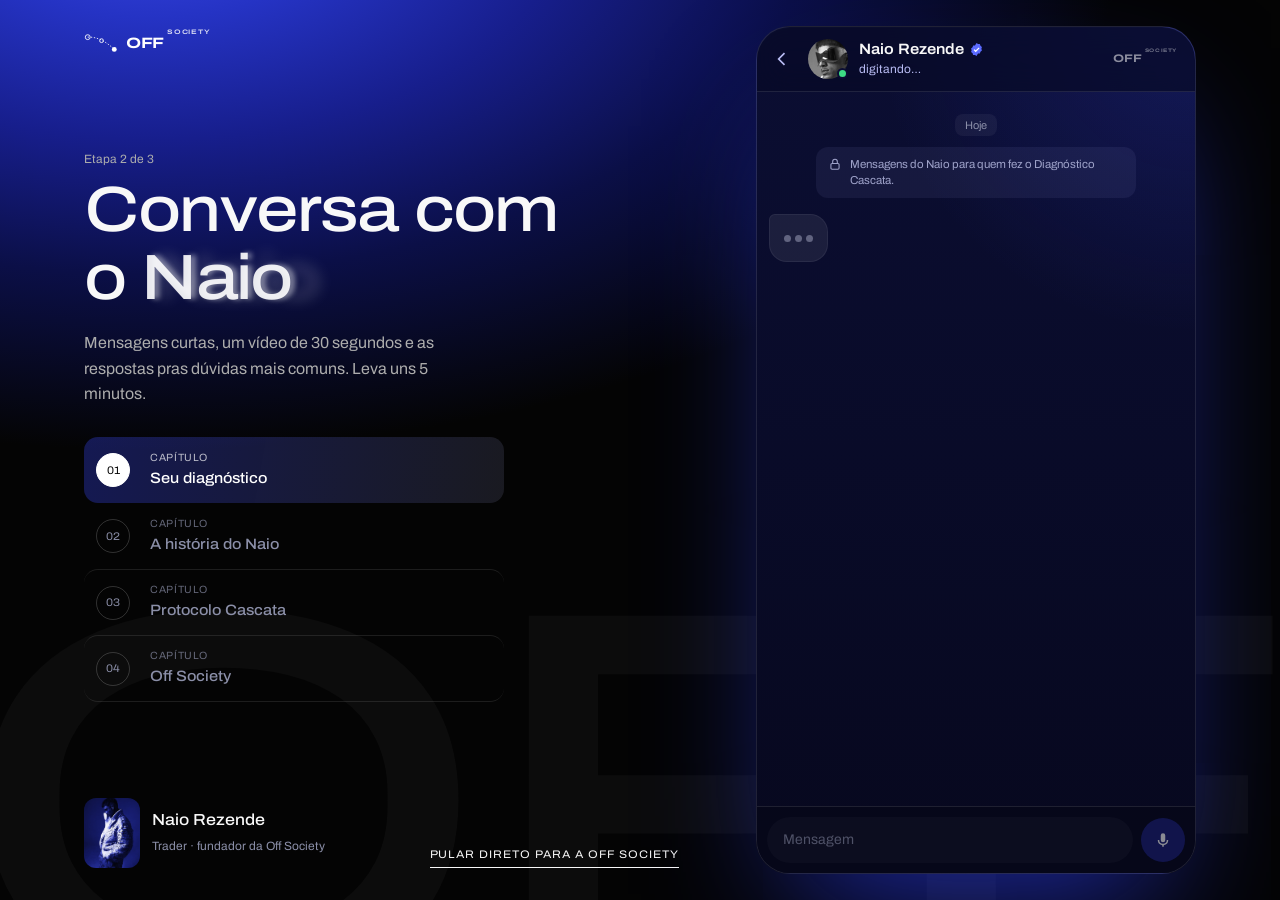
==== chat.html @ 811fa15d "Funil Off Society: quiz, chat com o Naio e página final - Etapa 1 (index.html): Diagnóstico Cascata " ====
<!doctype html>
<html lang="pt-BR" class="no-js">
<head>
  <meta charset="utf-8">
  <meta name="viewport" content="width=device-width, initial-scale=1, viewport-fit=cover, interactive-widget=resizes-content">
  <title>Conversa com o Naio · Off Society</title>
  <meta name="description" content="Áudios do Naio Rezende sobre o seu Diagnóstico Cascata.">
  <meta name="theme-color" content="#07081E">
  <meta name="robots" content="noindex">
  <meta property="og:title" content="Conversa com o Naio · Off Society">
  <meta property="og:image" content="assets/img/og-image.jpg">
  <link rel="icon" href="assets/img/favicon.svg" type="image/svg+xml">
  <link rel="preconnect" href="https://fonts.googleapis.com">
  <link rel="preconnect" href="https://fonts.gstatic.com" crossorigin>
  <link href="https://fonts.googleapis.com/css2?family=Archivo:wdth,wght@62..125,300..800&display=swap" rel="stylesheet">
  <link rel="stylesheet" href="assets/css/base.css">
  <link rel="stylesheet" href="assets/css/chat.css">
  <link rel="preload" as="image" href="assets/img/naio-avatar.webp">
  <script>document.documentElement.classList.replace('no-js', 'js');</script>
</head>
<body class="p-chat">
  <div class="c-bg" aria-hidden="true"><div class="c-word dx">OFF</div></div>

  <div class="c-layout">
    <aside class="c-side">
      <a class="logo" href="index.html" aria-label="Off Society">
        <svg class="logo-mark" viewBox="0 0 64 40" aria-hidden="true"><path d="M7 9 C 25 8, 41 17, 57 32" fill="none" stroke="currentColor" stroke-width="1.6" stroke-dasharray="2.6 3.2"/><circle cx="7" cy="9" r="4.6" fill="none" stroke="currentColor" stroke-width="1.6"/><circle cx="33" cy="15.6" r="3.6" fill="none" stroke="currentColor" stroke-width="1.6"/><circle cx="57" cy="32" r="4.6" fill="currentColor"/></svg>
        <span class="logo-word">OFF<sup>SOCIETY</sup></span>
      </a>

      <div class="c-side-mid">
        <span class="phase">Etapa 2 de 3</span>
        <h1 class="hx c-side-h">Conversa com <br>o <span class="mb anim" data-t="Naio">Naio</span></h1>
        <p class="lead" id="sideLead">Áudios curtos, um vídeo de 30 segundos e as respostas pras dúvidas mais comuns. Leva uns 5 minutos.</p>

        <ol class="c-chapters" id="chapters">
          <li data-ch="1"><span class="idx">01</span><span><small>Capítulo</small><b>Seu diagnóstico</b></span></li>
          <li data-ch="2"><span class="idx">02</span><span><small>Capítulo</small><b>A história do Naio</b></span></li>
          <li data-ch="3"><span class="idx">03</span><span><small>Capítulo</small><b>Protocolo Cascata</b></span></li>
          <li data-ch="4"><span class="idx">04</span><span><small>Capítulo</small><b>Off Society</b></span></li>
        </ol>
      </div>

      <div class="c-side-foot">
        <figure class="c-side-card">
          <img src="assets/img/naio-profile-blue.webp" alt="" loading="lazy" width="1100" height="1375">
          <figcaption><b>Naio Rezende</b><span>Trader · fundador da Off Society</span></figcaption>
        </figure>
        <a class="ulink" href="oferta.html" data-keep-utm>Pular direto para a Off Society</a>
      </div>
    </aside>

    <section class="phone" aria-label="Conversa com Naio Rezende">
      <header class="ph-head">
        <a class="ph-back" href="index.html" aria-label="Voltar ao diagnóstico"><svg viewBox="0 0 24 24" fill="none" stroke="currentColor" stroke-width="2"><path d="M15 5l-7 7 7 7"/></svg></a>
        <div class="ph-av"><img src="assets/img/naio-avatar.webp" alt="" width="40" height="40"><i></i></div>
        <div class="ph-id">
          <b>Naio Rezende <svg class="vf" viewBox="0 0 24 24" aria-label="verificado"><path fill="#5B6BFF" d="M12 1.5l2.4 1.8 3-.1.9 2.9 2.4 1.8-.9 2.9.9 2.9-2.4 1.8-.9 2.9-3-.1L12 22.5l-2.4-1.8-3 .1-.9-2.9-2.4-1.8.9-2.9-.9-2.9 2.4-1.8.9-2.9 3 .1z"/><path d="M8 12.2l2.7 2.7L16.2 9.4" fill="none" stroke="#fff" stroke-width="2"/></svg></b>
          <span id="status" class="st">online</span>
        </div>
        <span class="ph-brand logo-word">OFF<sup>SOCIETY</sup></span>
      </header>

      <div class="ph-offer" id="offerPill" hidden>
        <a href="oferta.html" data-keep-utm id="offerPillLink"><span class="dot-live"></span>Ver a Off Society <svg viewBox="0 0 24 24" fill="none" stroke="currentColor" stroke-width="2"><path d="M5 12h14M13 6l6 6-6 6"/></svg></a>
      </div>

      <div class="ph-body" id="thread" role="log" aria-live="polite" aria-relevant="additions">
        <div class="ph-day"><span>Hoje</span></div>
        <p class="ph-note" id="phNote"><svg viewBox="0 0 24 24" fill="none" stroke="currentColor" stroke-width="1.8"><rect x="5" y="11" width="14" height="10" rx="2"/><path d="M8 11V8a4 4 0 118 0v3"/></svg>Áudios e mensagens gravados pelo Naio para quem fez o Diagnóstico Cascata.</p>
      </div>

      <footer class="ph-foot">
        <div class="ph-chips" id="chips" role="group" aria-label="Respostas"></div>
        <form class="ph-input" id="inputForm" hidden autocomplete="off">
          <input id="textInput" type="text" maxlength="400" aria-label="Sua resposta">
          <button type="submit" class="ph-send" aria-label="Enviar"><svg viewBox="0 0 24 24" fill="currentColor"><path d="M3.4 20.4L21 12 3.4 3.6 3.4 10l12.6 2-12.6 2z"/></svg></button>
        </form>
        <div class="ph-fake" id="fakeInput" aria-hidden="true">
          <span>Mensagem</span>
          <i><svg viewBox="0 0 24 24" fill="currentColor"><path d="M12 15a3 3 0 003-3V6a3 3 0 10-6 0v6a3 3 0 003 3zm5-3a5 5 0 01-10 0H5a7 7 0 006 6.92V21h2v-2.08A7 7 0 0019 12h-2z"/></svg></i>
        </div>
      </footer>
    </section>
  </div>

  <script src="assets/js/config.js"></script>
  <script src="assets/js/core.js"></script>
  <script src="assets/js/audios.js"></script>
  <script src="assets/js/cascade.js"></script>
  <script src="assets/js/media.js"></script>
  <script src="assets/js/chat.js"></script>
</body>
</html>
---- assets/css/base.css ----
/* ==========================================================================
   OFF SOCIETY · design system
   Referência visual: Orbit AI (dark minimal, azul #202CAD, cards brancos,
   tipografia estendida, motion blur nas letras finais).
   ========================================================================== */

:root {
  --blue: #202CAD;
  --blue-hi: #3542E6;
  --indigo: #373D81;
  --ink: #040404;
  --gray: #ADADAD;
  --paper: #F8F8F8;

  --lav: #B9BCF4;
  --lav-lo: #8A90EA;
  --navy: #12153F;
  --navy-2: #262B78;
  --acc: #4750D6;            /* destaque em texto sobre fundo claro */
  --muted-l: #6D7090;        /* texto secundário sobre fundo claro */
  --muted-d: #8B8FA8;        /* texto secundário sobre fundo escuro */

  --line: rgba(255, 255, 255, .10);
  --line-2: rgba(255, 255, 255, .18);
  --line-dk: rgba(18, 21, 63, .10);

  --r-xl: 36px;
  --r-lg: 28px;
  --r-md: 20px;
  --r-sm: 14px;

  --f: "Archivo", ui-sans-serif, system-ui, -apple-system, "Segoe UI", Roboto, Helvetica, Arial, sans-serif;
  --ease: cubic-bezier(.2, .7, .1, 1);
  --ease-out: cubic-bezier(.16, 1, .3, 1);
  --pad: clamp(18px, 4.2vw, 44px);
  --max: 1240px;

  --grad-card: linear-gradient(180deg, #FFFFFF 0%, #F6F6FD 36%, #DADCF8 70%, #A8AEF0 100%);
  --grad-row: linear-gradient(100deg, #F4F4FB 0%, #E3E5FA 55%, #B3B8F2 100%);
  --grad-feat: linear-gradient(150deg, #FFFFFF 0%, #ECEDFB 35%, #C3C7F5 70%, #8F96EC 100%);
  --glow: radial-gradient(95% 75% at 12% -10%, #3B48EA 0%, #2533C4 16%, #171E8C 34%, #0B0F47 54%, rgba(4, 4, 4, 0) 80%);
}

*, *::before, *::after { box-sizing: border-box; }
html { -webkit-text-size-adjust: 100%; scroll-behavior: smooth; }
body {
  margin: 0;
  background: var(--ink);
  color: var(--paper);
  font-family: var(--f);
  font-size: 16px;
  line-height: 1.55;
  -webkit-font-smoothing: antialiased;
  -moz-osx-font-smoothing: grayscale;
  text-rendering: optimizeLegibility;
  overflow-x: hidden;
}
img, svg, video, canvas { display: block; max-width: 100%; }
button { font: inherit; color: inherit; background: none; border: 0; padding: 0; cursor: pointer; }
input, textarea { font: inherit; color: inherit; }
a { color: inherit; text-decoration: none; }
p { margin: 0; }
::selection { background: var(--blue); color: #fff; }
[hidden] { display: none !important; }
.sr-only { position: absolute; width: 1px; height: 1px; padding: 0; margin: -1px; overflow: hidden; clip: rect(0 0 0 0); white-space: nowrap; border: 0; }

.wrap { width: 100%; max-width: var(--max); margin: 0 auto; padding-left: var(--pad); padding-right: var(--pad); }

/* ---------- tipografia ---------- */
.dx { font-stretch: 125%; font-weight: 500; letter-spacing: -.045em; line-height: .92; }
.hx { font-stretch: 116%; font-weight: 500; letter-spacing: -.028em; line-height: 1.06; margin: 0; }
.h1 { font-size: clamp(34px, 5.6vw, 72px); }
.h2 { font-size: clamp(28px, 4.1vw, 54px); }
.h3 { font-size: clamp(21px, 2.3vw, 30px); }
.h4 { font-size: clamp(17px, 1.5vw, 20px); }
.soft { color: var(--lav); }
.acc { color: var(--acc); }
.muted { color: var(--muted-d); }
.lead { font-size: clamp(15px, 1.25vw, 17px); color: var(--gray); line-height: 1.6; }
.meta {
  font-size: 11px; letter-spacing: .08em; text-transform: uppercase;
  color: var(--gray); font-stretch: 105%; line-height: 1.35;
}
.phase { font-size: 12px; color: var(--gray); margin-bottom: 8px; display: block; }
.tnum { font-variant-numeric: tabular-nums; }

/* Motion blur nas letras finais — assinatura da referência */
.mb {
  position: relative;
  display: inline-block;
  isolation: isolate;
  color: rgba(255, 255, 255, .9);
}
.mb::before, .mb::after {
  content: attr(data-t);
  position: absolute; left: 0; top: 0;
  z-index: -1;
  pointer-events: none;
  white-space: pre;
}
.mb::before { color: rgba(255, 255, 255, .42); transform: translateX(.07em); filter: blur(.045em); }
.mb::after  { color: rgba(255, 255, 255, .22); transform: translateX(.2em) scaleX(1.1); transform-origin: 0 50%; filter: blur(.11em); }
.mb.on-light { color: rgba(18, 21, 63, .9); }
.mb.on-light::before { color: rgba(18, 21, 63, .38); }
.mb.on-light::after  { color: rgba(18, 21, 63, .18); }
.mb.soft-mb { color: rgba(185, 188, 244, .95); }
.mb.soft-mb::before { color: rgba(185, 188, 244, .45); }
.mb.soft-mb::after  { color: rgba(185, 188, 244, .22); }
.js .mb.anim { animation: mbIn 1.4s var(--ease-out) both .15s; }
@keyframes mbIn {
  from { opacity: 0; transform: translateX(-.35em); filter: blur(.12em); }
  to   { opacity: 1; transform: none; filter: none; }
}

/* ---------- botões ---------- */
.btn {
  display: inline-flex; align-items: center; justify-content: center; gap: .7em;
  border-radius: 999px; padding: .95em 1.5em;
  font-weight: 500; font-size: 15px; line-height: 1; font-stretch: 110%;
  letter-spacing: -.005em; white-space: nowrap;
  transition: transform .35s var(--ease), box-shadow .35s var(--ease), background .3s, color .3s;
  -webkit-tap-highlight-color: transparent;
}
.btn:active { transform: scale(.97); }
.btn-light { background: #fff; color: var(--ink); }
.btn-light:hover { box-shadow: 0 0 0 6px rgba(255, 255, 255, .12), 0 18px 50px -12px rgba(90, 104, 255, .6); }
.btn-dark { background: #0A0A0F; color: #fff; }
.btn-dark:hover { box-shadow: 0 0 0 6px rgba(18, 21, 63, .1), 0 16px 40px -14px rgba(18, 21, 63, .7); }
.btn-blue { background: linear-gradient(135deg, #3A48EE 0%, var(--blue) 70%); color: #fff; box-shadow: 0 14px 44px -12px rgba(53, 66, 230, .85), inset 0 1px 0 rgba(255, 255, 255, .25); }
.btn-blue:hover { box-shadow: 0 0 0 6px rgba(53, 66, 230, .22), 0 18px 54px -10px rgba(53, 66, 230, .95), inset 0 1px 0 rgba(255, 255, 255, .25); }
.btn-ghost { border: 1px solid var(--line-2); color: #fff; }
.btn-ghost:hover { background: rgba(255, 255, 255, .06); }
.btn-xl { font-size: clamp(16px, 1.4vw, 18px); padding: 1.15em 1.8em; }
.btn-block { width: 100%; }
.btn .ico { width: 18px; height: 18px; flex: none; transition: transform .35s var(--ease); }
.btn:hover .ico { transform: translateX(3px); }

.arw {
  width: 34px; height: 34px; border-radius: 50%;
  border: 1px solid currentColor; display: grid; place-items: center; flex: none;
  transition: transform .35s var(--ease), background .3s, color .3s;
}
.arw svg { width: 14px; height: 14px; }

.ulink {
  display: inline-block; font-size: 11px; letter-spacing: .09em; text-transform: uppercase;
  padding-bottom: 4px; border-bottom: 1px solid currentColor; font-stretch: 110%;
  transition: opacity .3s;
}
.ulink:hover { opacity: .7; }

.tag {
  display: inline-flex; align-items: center; gap: .5em;
  border: 1px solid var(--line-2); border-radius: 999px;
  padding: .6em 1.05em; font-size: 12px; line-height: 1; white-space: nowrap;
}
.tag.on-light { border-color: rgba(18, 21, 63, .18); color: var(--navy); }
.pill-live {
  display: inline-flex; align-items: center; gap: .55em;
  font-size: 11px; letter-spacing: .08em; text-transform: uppercase;
  padding: .55em .95em .55em .75em; border-radius: 999px;
  background: rgba(255, 255, 255, .06); border: 1px solid var(--line);
}
.dot-live { width: 7px; height: 7px; border-radius: 50%; background: #5B6BFF; box-shadow: 0 0 0 0 rgba(91, 107, 255, .7); animation: live 2s infinite; }
@keyframes live { 0% { box-shadow: 0 0 0 0 rgba(91, 107, 255, .7); } 70% { box-shadow: 0 0 0 9px rgba(91, 107, 255, 0); } 100% { box-shadow: 0 0 0 0 rgba(91, 107, 255, 0); } }

/* três pontinhos (ícone recorrente da referência) */
.dots3 { width: 16px; height: 12px; color: currentColor; opacity: .8; }

/* ---------- logo ---------- */
.logo { display: inline-flex; align-items: center; gap: 8px; color: #fff; line-height: 1; }
.logo-mark { width: 34px; height: 22px; }
.logo-word { font-weight: 700; font-stretch: 125%; font-size: 15px; letter-spacing: -.02em; position: relative; padding-right: 2px; }
.logo-word sup { font-size: 6.5px; font-weight: 600; letter-spacing: .12em; position: relative; top: -1.1em; margin-left: 3px; opacity: .85; }

/* ---------- superfícies ---------- */
.glow-bg { background: var(--glow), var(--ink); }
.sheet {
  background: var(--paper); color: var(--navy);
  border-radius: var(--r-lg); position: relative; overflow: hidden;
}
.sheet .lead, .sheet .muted { color: var(--muted-l); }
.sheet .meta { color: var(--muted-l); }
.glass {
  background: linear-gradient(180deg, rgba(255, 255, 255, .07), rgba(255, 255, 255, .03));
  border: 1px solid var(--line);
  border-radius: var(--r-lg);
  -webkit-backdrop-filter: blur(18px); backdrop-filter: blur(18px);
}

/* colunas de números (referência: 2,7+ · 90+ · 450+) */
.stats { display: grid; grid-template-columns: repeat(3, minmax(0, 1fr)); align-items: end; }
.stat { border-left: 1px solid var(--line-dk); padding: 0 18px 18px; display: flex; flex-direction: column; gap: 10px; min-height: 180px; justify-content: flex-start; }
.stat .num { white-space: nowrap; font-size: clamp(32px, 3.8vw, 58px); font-weight: 400; font-stretch: 108%; letter-spacing: -.045em; line-height: 1; padding-bottom: 16px; border-bottom: 1px solid var(--line-dk); }
.stat .num small { font-size: .45em; letter-spacing: 0; margin-left: 2px; }
.stat .lbl { font-size: 12px; font-weight: 600; font-stretch: 110%; color: var(--navy); }
.stat .txt { font-size: 12px; color: var(--muted-l); line-height: 1.5; }
.stat.grad { background: var(--grad-card); border-radius: 0 0 var(--r-md) var(--r-md); min-height: 300px; justify-content: flex-start; padding-top: 16px; }
.stat.tall { min-height: 240px; }

/* linhas numeradas (referência: 01 Sales — ... ↘) */
.rows { list-style: none; margin: 0; padding: 0; }
.row { border-top: 1px solid var(--line-dk); }
.row:last-child { border-bottom: 1px solid var(--line-dk); }
.row-h {
  width: 100%; text-align: left;
  display: grid; grid-template-columns: 44px minmax(0, 1fr) 28px; gap: 18px; align-items: center;
  padding: 20px 18px; border-radius: 18px;
  transition: background .5s var(--ease);
}
.row-h:hover { background: rgba(18, 21, 63, .03); }
.idx {
  width: 38px; height: 38px; border-radius: 50%; border: 1px solid rgba(18, 21, 63, .18);
  display: grid; place-items: center; font-size: 11px; font-stretch: 110%; color: var(--navy);
}
.row-t small { display: block; font-size: 11px; color: var(--muted-l); margin-bottom: 3px; }
.row-t b { font-weight: 500; font-size: clamp(15px, 1.3vw, 17px); font-stretch: 108%; color: var(--navy); }
.row-a { width: 18px; height: 18px; color: var(--acc); transition: transform .45s var(--ease); justify-self: end; }
.row.is-open .row-a { transform: rotate(-90deg); }
.row.is-open { border-color: transparent; }
.row.is-open .row-h { background: var(--grad-row); border-radius: 18px 18px 0 0; }
.row-b { display: grid; grid-template-rows: 0fr; transition: grid-template-rows .55s var(--ease); }
.row.is-open .row-b { grid-template-rows: 1fr; }
.row-b > div { overflow: hidden; }
.row-in { padding: 4px 18px 26px 80px; background: var(--grad-row); border-radius: 0 0 18px 18px; color: var(--navy); }
.row-in p { font-size: 15px; line-height: 1.65; color: #2C3060; max-width: 62ch; }
.row-in p + p { margin-top: 10px; }

/* dark variant (rows sobre fundo escuro) */
.rows.dark .row { border-color: var(--line); }
.rows.dark .row-h:hover { background: rgba(255, 255, 255, .03); }
.rows.dark .idx { border-color: var(--line-2); color: #fff; }
.rows.dark .row-t small { color: var(--muted-d); }
.rows.dark .row-t b { color: #fff; }
.rows.dark .row-a { color: var(--lav); }
.rows.dark .row.is-open .row-h, .rows.dark .row-in { background: linear-gradient(100deg, rgba(53, 66, 230, .22), rgba(185, 188, 244, .12)); }
.rows.dark .row-in, .rows.dark .row-in p { color: #D9DBF5; }

/* ---------- player (vídeo / animação) ---------- */
.player {
  position: relative; border-radius: var(--r-lg); overflow: hidden;
  background: #05061A; border: 1px solid var(--line);
  box-shadow: 0 40px 120px -40px rgba(40, 56, 230, .6);
}
.player-frame { position: relative; aspect-ratio: 16 / 9; width: 100%; }
.player-frame iframe, .player-frame video { position: absolute; inset: 0; width: 100%; height: 100%; border: 0; object-fit: cover; background: #000; }
.player-poster { position: absolute; inset: 0; width: 100%; height: 100%; object-fit: cover; }
.player-cover {
  position: absolute; inset: 0; display: grid; place-items: center;
  background: linear-gradient(180deg, rgba(4, 4, 18, .1) 0%, rgba(4, 4, 18, .55) 100%);
  transition: opacity .4s;
}
.play-btn {
  width: 84px; height: 84px; border-radius: 50%;
  background: #fff; color: var(--ink); display: grid; place-items: center;
  box-shadow: 0 0 0 10px rgba(255, 255, 255, .12), 0 20px 60px -10px rgba(53, 66, 230, .9);
  transition: transform .4s var(--ease);
}
.play-btn svg { width: 26px; height: 26px; margin-left: 4px; }
.player-cover:hover .play-btn { transform: scale(1.06); }
.player-title { position: absolute; left: 22px; bottom: 18px; right: 22px; display: flex; justify-content: space-between; align-items: flex-end; gap: 12px; }
.player-title b { font-weight: 500; font-stretch: 112%; font-size: clamp(14px, 1.4vw, 18px); }

/* ---------- formulário (referência: inputs sublinhados) ---------- */
.field { display: block; position: relative; }
.field span { display: block; font-size: 11px; letter-spacing: .06em; text-transform: uppercase; color: var(--muted-l); margin-bottom: 6px; }
.field input {
  width: 100%; border: 0; border-bottom: 1px solid rgba(18, 21, 63, .22);
  background: transparent; padding: 10px 0 12px; font-size: 18px; color: var(--navy);
  outline: none; border-radius: 0; transition: border-color .3s;
  font-stretch: 105%;
}
.field input::placeholder { color: rgba(18, 21, 63, .3); }
.field input:focus { border-bottom-color: var(--acc); }
.field.err input { border-bottom-color: #D6455A; }
.field .err-msg { font-size: 12px; color: #D6455A; margin-top: 6px; display: none; }
.field.err .err-msg { display: block; }

/* ---------- linha de horizonte (footer da referência) ---------- */
.horizon { position: relative; height: 140px; overflow: hidden; pointer-events: none; }
.horizon::before {
  content: ""; position: absolute; left: -5%; right: -5%; top: 62%; height: 2px;
  background: linear-gradient(90deg, transparent 0%, #3C4BFF 18%, #C9CEFF 42%, #fff 50%, #C9CEFF 58%, #3C4BFF 82%, transparent 100%);
  box-shadow: 0 0 22px 4px rgba(80, 96, 255, .9), 0 0 90px 22px rgba(40, 56, 230, .6);
}
.horizon::after {
  content: ""; position: absolute; left: 10%; right: 10%; top: 20%; height: 80%;
  background: radial-gradient(50% 45% at 50% 60%, rgba(64, 80, 255, .55), rgba(4, 4, 4, 0) 70%);
  filter: blur(10px);
}

/* ---------- toast ---------- */
.toast {
  position: fixed; left: 50%; bottom: calc(24px + env(safe-area-inset-bottom)); z-index: 999;
  transform: translate(-50%, 16px); opacity: 0; pointer-events: none;
  background: #fff; color: var(--ink); padding: 14px 20px; border-radius: 14px;
  font-size: 14px; max-width: min(92vw, 520px); box-shadow: 0 20px 60px -20px rgba(0, 0, 0, .7);
  transition: opacity .35s, transform .35s var(--ease);
}
.toast.is-on { opacity: 1; transform: translate(-50%, 0); }

/* ---------- entrada ao rolar ---------- */
.js [data-reveal] {
  opacity: 0; transform: translateY(26px); filter: blur(6px);
  transition: opacity .9s var(--ease-out), transform .9s var(--ease-out), filter .9s var(--ease-out);
  transition-delay: var(--d, 0s);
}
.js [data-reveal].is-in { opacity: 1; transform: none; filter: none; }

/* ---------- aviso de risco ---------- */
.risk { font-size: 11.5px; line-height: 1.6; color: #6E7188; max-width: 90ch; }

@media (max-width: 720px) {
  .stats { grid-template-columns: repeat(3, minmax(0, 1fr)); }
  .stat { padding: 0 10px 14px; min-height: 150px; }
  .stat.grad { min-height: 220px; }
  .stat .txt { font-size: 11px; }
  .stat .num { font-size: 25px; padding-bottom: 12px; }
  .stat .lbl { font-size: 11px; }
  .row-h { grid-template-columns: 34px minmax(0, 1fr) 20px; gap: 12px; padding: 16px 10px; }
  .idx { width: 32px; height: 32px; font-size: 10px; }
  .row-in { padding: 2px 16px 22px 56px; }
  .row-in p { font-size: 14px; }
  .play-btn { width: 68px; height: 68px; }
}

@media (prefers-reduced-motion: reduce) {
  *, *::before, *::after { animation-duration: .01ms !important; animation-iteration-count: 1 !important; transition-duration: .01ms !important; scroll-behavior: auto !important; }
}
---- assets/css/chat.css ----
/* ==========================================================================
   ETAPA 2 · CHAT com o Naio (áudios, vídeo, cards)
   ========================================================================== */
html, body.p-chat { height: 100%; }
.p-chat { height: 100vh; height: 100dvh; overflow: hidden; }

.c-bg { position: fixed; inset: 0; z-index: -1; background: var(--glow), var(--ink); overflow: hidden; }
.c-word { position: absolute; left: -4vw; bottom: -12vw; font-size: 42vw; color: rgba(255, 255, 255, .03); white-space: nowrap; }

.c-layout {
  height: 100%;
  display: grid; grid-template-columns: minmax(0, 1fr) minmax(360px, 440px);
  gap: clamp(32px, 6vw, 96px);
  max-width: 1200px; margin: 0 auto;
  padding: 26px var(--pad);
}

/* ---------- lateral (desktop) ---------- */
.c-side { display: flex; flex-direction: column; justify-content: space-between; gap: 28px; min-height: 0; padding: 6px 0; }
.c-side-h { font-size: clamp(40px, 5vw, 76px); margin: 4px 0 18px; }
.c-side .lead { max-width: 42ch; }
.c-chapters { list-style: none; margin: 30px 0 0; padding: 0; max-width: 420px; }
.c-chapters li {
  display: grid; grid-template-columns: 40px 1fr; gap: 14px; align-items: center;
  padding: 12px 12px; border-top: 1px solid var(--line); border-radius: 14px;
  color: var(--muted-d); transition: background .5s var(--ease), color .4s;
}
.c-chapters li:last-child { border-bottom: 1px solid var(--line); }
.c-chapters .idx { border-color: var(--line-2); color: inherit; width: 34px; height: 34px; }
.c-chapters small { display: block; font-size: 10.5px; letter-spacing: .06em; text-transform: uppercase; opacity: .7; }
.c-chapters b { font-weight: 500; font-stretch: 108%; font-size: 15px; }
.c-chapters li.is-on { color: #fff; background: linear-gradient(100deg, rgba(53, 66, 230, .35), rgba(185, 188, 244, .12)); border-color: transparent; }
.c-chapters li.is-on + li { border-top-color: transparent; }
.c-chapters li.is-on .idx { background: #fff; color: var(--ink); border-color: #fff; }
.c-chapters li.is-done { color: #C9CBE3; }
.c-chapters li.is-done .idx { background: rgba(185, 188, 244, .18); border-color: transparent; }

.c-side-foot { display: flex; align-items: flex-end; justify-content: space-between; gap: 18px; }
.c-side-card { margin: 0; display: flex; align-items: center; gap: 12px; }
.c-side-card img { width: 56px; height: 70px; object-fit: cover; border-radius: 12px; }
.c-side-card b { display: block; font-weight: 500; font-stretch: 110%; }
.c-side-card span { font-size: 12px; color: var(--muted-d); }

/* ---------- telefone ---------- */
.phone {
  min-height: 0; display: flex; flex-direction: column; position: relative;
  border-radius: 34px; overflow: hidden;
  background:
    radial-gradient(120% 60% at 100% 0%, rgba(53, 66, 230, .22), rgba(53, 66, 230, 0) 60%),
    linear-gradient(180deg, #0B0E33 0%, #07081E 100%);
  border: 1px solid rgba(255, 255, 255, .1);
  box-shadow: 0 60px 140px -40px rgba(40, 56, 230, .75), inset 0 1px 0 rgba(255, 255, 255, .08);
}
.ph-head {
  display: flex; align-items: center; gap: 11px;
  padding: calc(12px + env(safe-area-inset-top)) 16px 12px 10px;
  border-bottom: 1px solid var(--line);
  background: rgba(8, 10, 40, .72); -webkit-backdrop-filter: blur(16px); backdrop-filter: blur(16px);
  position: relative; z-index: 3;
}
.ph-back { width: 30px; height: 30px; display: grid; place-items: center; color: var(--lav); border-radius: 50%; }
.ph-back svg { width: 20px; height: 20px; }
.ph-av { position: relative; width: 40px; height: 40px; flex: none; }
.ph-av img { width: 40px; height: 40px; border-radius: 50%; object-fit: cover; }
.ph-av i { position: absolute; right: 0; bottom: 0; width: 11px; height: 11px; border-radius: 50%; background: #3DDC84; border: 2px solid #0B0E33; }
.ph-id { flex: 1; min-width: 0; line-height: 1.2; }
.ph-id b { display: flex; align-items: center; gap: 5px; font-weight: 600; font-size: 15px; font-stretch: 108%; }
.ph-id .vf { width: 15px; height: 15px; }
.ph-id .st { font-size: 12px; color: var(--muted-d); transition: color .3s; }
.ph-id .st.act { color: var(--lav); }
.ph-brand { font-size: 11px; opacity: .55; }
.ph-brand sup { font-size: 5px; }

.ph-offer { position: relative; z-index: 2; display: flex; justify-content: center; padding: 8px 12px; border-bottom: 1px solid var(--line); background: rgba(8, 10, 40, .6); animation: dropIn .6s var(--ease-out); }
.ph-offer a {
  display: inline-flex; align-items: center; gap: 8px;
  background: #fff; color: var(--ink); border-radius: 999px; padding: 9px 14px 9px 12px;
  font-size: 13px; font-weight: 600; font-stretch: 108%;
  box-shadow: 0 12px 40px -10px rgba(53, 66, 230, .9);
}
.ph-offer svg { width: 14px; height: 14px; }
@keyframes dropIn { from { opacity: 0; transform: translateY(-12px); } }

.ph-body {
  flex: 1; overflow-y: auto; overscroll-behavior: contain; -webkit-overflow-scrolling: touch;
  padding: 16px 12px 18px; scroll-behavior: smooth;
}
.ph-body::-webkit-scrollbar { width: 0; }
.ph-day { text-align: center; margin: 4px 0 10px; }
.ph-day span { font-size: 11px; color: var(--muted-d); background: rgba(255, 255, 255, .05); padding: 5px 10px; border-radius: 8px; }
.ph-note { display: flex; gap: 8px; align-items: flex-start; font-size: 11.5px; line-height: 1.45; color: #9EA2C9; background: rgba(185, 188, 244, .07); border-radius: 12px; padding: 9px 12px; margin: 0 auto 16px; max-width: 320px; text-align: left; }
.ph-note svg { width: 14px; height: 14px; flex: none; margin-top: 1px; }

/* ---------- mensagens ---------- */
.msg { display: flex; margin-top: 3px; opacity: 0; transform: translateY(10px) scale(.985); transform-origin: left bottom; transition: opacity .35s ease, transform .5s var(--ease-out); }
.msg.in { opacity: 1; transform: none; }
.msg.me { justify-content: flex-end; transform-origin: right bottom; }
.msg.first { margin-top: 12px; }
.msg.col { flex-direction: column; align-items: flex-start; }
.msg.wide { display: block; }
.media.video .cd { border-radius: 0; }

.bubble {
  max-width: 84%; padding: 9px 12px 7px; border-radius: 18px; position: relative;
  font-size: 15px; line-height: 1.45; word-wrap: break-word; overflow-wrap: anywhere;
}
.bubble b { font-weight: 600; color: #fff; }
.bot .bubble { background: rgba(255, 255, 255, .075); border: 1px solid rgba(255, 255, 255, .06); color: #ECEDFC; }
.bot.first .bubble, .bot.first .au, .bot.first .card-w, .bot.first .media { border-top-left-radius: 6px; }
.me .bubble { background: linear-gradient(135deg, #3A48EE, #202CAD); color: #fff; }
.me.first .bubble { border-top-right-radius: 6px; }
.tm { float: right; font-size: 10.5px; line-height: 1; color: rgba(255, 255, 255, .45); margin: 8px 0 0 10px; font-variant-numeric: tabular-nums; }
.me .tm { color: rgba(255, 255, 255, .7); }
.me .tm::after { content: ""; display: inline-block; width: 16px; height: 9px; margin-left: 4px; vertical-align: -1px; background: url("data:image/svg+xml,%3Csvg xmlns='http://www.w3.org/2000/svg' viewBox='0 0 16 9' fill='none' stroke='%23A9D6FF' stroke-width='1.6'%3E%3Cpath d='M1 5l3 3 6-7M6 8l.5.5L14 1'/%3E%3C/svg%3E") no-repeat center / contain; }

/* digitando / gravando */
.ind .bubble { padding: 12px 14px; }
.typing { display: inline-flex; gap: 4px; }
.typing i { width: 7px; height: 7px; border-radius: 50%; background: #C9CBE3; opacity: .4; animation: tp 1.2s infinite; }
.typing i:nth-child(2) { animation-delay: .15s; }
.typing i:nth-child(3) { animation-delay: .3s; }
@keyframes tp { 30% { opacity: 1; transform: translateY(-3px); } }
.rec { display: inline-flex; align-items: center; gap: 8px; font-size: 13px; color: var(--lav); }
.rec i { width: 9px; height: 9px; border-radius: 50%; background: #FF5A6E; animation: blink 1s infinite; }
@keyframes blink { 50% { opacity: .25; } }

/* ---------- áudio ---------- */
.au {
  display: grid; grid-template-columns: 38px minmax(0, 1fr) 46px; gap: 10px; align-items: center;
  width: min(310px, 80vw); padding: 9px 10px 7px 9px; border-radius: 18px;
  background: rgba(255, 255, 255, .075); border: 1px solid rgba(255, 255, 255, .06);
}
.au-play { width: 38px; height: 38px; border-radius: 50%; background: #fff; color: var(--ink); display: grid; place-items: center; position: relative; }
.au-play svg { width: 16px; height: 16px; }
.au-play .i-play { margin-left: 2px; }
.au-play .i-pause, .au[data-state="playing"] .au-play .i-play { display: none; }
.au[data-state="playing"] .au-play .i-pause { display: block; }
.au-play.nudge::after { content: ""; position: absolute; inset: -5px; border-radius: 50%; border: 2px solid var(--lav); animation: ring 1.6s var(--ease-out) infinite; }
@keyframes ring { from { transform: scale(.85); opacity: 1; } to { transform: scale(1.35); opacity: 0; } }
.au-main { min-width: 0; }
.au-wave { position: relative; height: 28px; display: flex; align-items: center; gap: 2px; cursor: pointer; touch-action: none; }
.au-wave i { flex: 1 1 0; min-width: 2px; border-radius: 3px; background: rgba(255, 255, 255, .26); transition: background .12s; }
.au-wave i.on { background: #fff; }
.au-dot { position: absolute; top: 50%; left: 0; width: 11px; height: 11px; border-radius: 50%; background: var(--lav); transform: translate(-50%, -50%); box-shadow: 0 0 0 3px rgba(185, 188, 244, .25); pointer-events: none; }
.au-meta { display: flex; align-items: center; gap: 8px; margin-top: 3px; font-size: 11px; color: rgba(255, 255, 255, .55); }
.au-meta .tm { margin: 0 0 0 auto; float: none; }
.au-speed { font-size: 10.5px; font-weight: 700; padding: 2px 7px; border-radius: 999px; background: rgba(255, 255, 255, .12); color: #fff; }
.au-av { position: relative; width: 46px; height: 46px; justify-self: end; }
.au-av img { width: 46px; height: 46px; border-radius: 50%; object-fit: cover; }
.au-mic { position: absolute; left: -4px; bottom: -2px; width: 19px; height: 19px; border-radius: 50%; background: #5B6BFF; color: #fff; display: grid; place-items: center; border: 2px solid #0E1138; transition: background .3s; }
.au-mic svg { width: 10px; height: 10px; }
.au.heard .au-mic { background: #3DDC84; }
.au-tr-btn { font-size: 12px; color: var(--lav); margin: 6px 0 0 8px; display: inline-flex; align-items: center; gap: 5px; }
.au-tr-btn svg { width: 12px; height: 12px; transition: transform .3s; }
.au-tr-btn[aria-expanded="true"] svg { transform: rotate(180deg); }
.au-tr { margin-top: 6px; max-width: 320px; font-size: 13.5px; line-height: 1.6; color: #C9CBE3; background: rgba(255, 255, 255, .04); border-left: 2px solid var(--lav); padding: 10px 12px; border-radius: 0 12px 12px 0; }

/* ---------- mídia ---------- */
.media { border-radius: 18px; overflow: hidden; border: 1px solid rgba(255, 255, 255, .08); background: #06071A; width: min(330px, 84vw); }
.media img { width: 100%; aspect-ratio: 4 / 5; object-fit: cover; }
.media figcaption { padding: 9px 12px 8px; font-size: 14px; color: #ECEDFC; }
.media.video { width: min(360px, 88vw); }
.media.video .cap { display: flex; justify-content: space-between; gap: 10px; padding: 9px 12px 9px; font-size: 13px; }
.media.video .cap b { font-weight: 600; }
.media.video .cap span { color: var(--muted-d); font-size: 11.5px; }

/* ---------- cards ---------- */
.card-w { background: var(--paper); color: var(--navy); border-radius: 20px; padding: 16px; width: min(330px, 86vw); }
.card-w .meta { color: var(--muted-l); }
.card-w h4 { margin: 6px 0 10px; font-weight: 500; font-stretch: 114%; font-size: 19px; letter-spacing: -.02em; line-height: 1.15; }
.card-w ul { list-style: none; margin: 0; padding: 0; }
.card-w li { display: grid; grid-template-columns: 22px 1fr; gap: 10px; padding: 9px 0; border-top: 1px solid var(--line-dk); font-size: 13.5px; line-height: 1.4; }
.card-w li b { font-weight: 600; display: block; }
.card-w li span { color: var(--muted-l); font-size: 12.5px; }
.card-w li svg { width: 18px; height: 18px; color: var(--acc); margin-top: 1px; }

.stg { display: flex; gap: 8px; overflow-x: auto; scroll-snap-type: x mandatory; padding: 2px 12px 6px; margin: 0 -12px; scrollbar-width: none; }
.stg::-webkit-scrollbar { display: none; }
.stg-c { flex: 0 0 min(230px, 70%); scroll-snap-align: start; border-radius: 18px; padding: 14px; min-height: 176px; display: flex; flex-direction: column; justify-content: space-between; background: #fff; color: var(--navy); position: relative; }
.stg-c:first-child { background: var(--grad-feat); }
.stg-c .n { position: absolute; top: 12px; right: 14px; font-size: 22px; font-weight: 400; font-stretch: 110%; letter-spacing: -.03em; }
.stg-c b { font-weight: 500; font-stretch: 114%; font-size: 17px; letter-spacing: -.02em; display: block; margin-bottom: 5px; }
.stg-c p { font-size: 12.5px; line-height: 1.45; color: #3B3F6E; }

.price-c { background: var(--grad-card); }
.price-c .big { font-size: 52px; font-weight: 400; font-stretch: 110%; letter-spacing: -.05em; line-height: 1; display: flex; align-items: baseline; gap: 6px; margin: 8px 0 4px; }
.price-c .big small { font-size: 15px; letter-spacing: 0; color: var(--muted-l); }
.price-c p { font-size: 13px; color: #3B3F6E; }

.sala-c ol { list-style: none; margin: 8px 0 0; padding: 0; counter-reset: s; }
.sala-c li { grid-template-columns: 34px 1fr; }
.sala-c li::before { counter-increment: s; content: "0" counter(s); font-size: 11px; color: var(--acc); font-weight: 600; margin-top: 2px; }

.cta-c { background: radial-gradient(120% 90% at 0% 0%, #3B48EA 0%, #202CAD 45%, #12153F 100%); color: #fff; border: 1px solid rgba(255, 255, 255, .15); }
.cta-c .meta { color: rgba(255, 255, 255, .7); }
.cta-c h4 { color: #fff; font-size: 24px; }
.cta-c p { font-size: 13px; color: #D5D7F7; margin-bottom: 14px; }
.cta-c .btn { width: 100%; }

/* ---------- rodapé do telefone ---------- */
.ph-foot { border-top: 1px solid var(--line); padding: 10px 10px calc(10px + env(safe-area-inset-bottom)); background: rgba(6, 7, 26, .92); position: relative; z-index: 2; }
.ph-chips { display: flex; flex-wrap: wrap; gap: 7px; justify-content: flex-end; }
.ph-chips:not(:empty) { margin-bottom: 10px; }
.chip {
  padding: 11px 15px; border-radius: 999px; font-size: 14px; line-height: 1.2; text-align: left;
  border: 1px solid rgba(185, 188, 244, .38); background: rgba(53, 66, 230, .2); color: #fff;
  opacity: 0; transform: translateY(8px); animation: chipIn .45s var(--ease-out) forwards; animation-delay: calc(var(--i, 0) * 70ms);
  transition: background .25s, color .25s, border-color .25s;
}
.chip:hover { background: rgba(185, 188, 244, .22); }
.chip.primary { background: #fff; color: var(--ink); border-color: #fff; font-weight: 600; }
.chip.primary:hover { background: #E7E8FF; }
.chip.ghost { background: transparent; border-color: var(--line-2); color: var(--muted-d); }
@keyframes chipIn { to { opacity: 1; transform: none; } }

.ph-input { display: flex; gap: 8px; align-items: center; }
.ph-input input { flex: 1; min-width: 0; background: rgba(255, 255, 255, .07); border: 1px solid rgba(185, 188, 244, .3); border-radius: 999px; padding: 12px 16px; font-size: 16px; color: #fff; outline: none; }
.ph-input input:focus { border-color: var(--lav); }
.ph-send { width: 44px; height: 44px; border-radius: 50%; background: var(--blue-hi); color: #fff; display: grid; place-items: center; flex: none; }
.ph-send svg { width: 18px; height: 18px; }
.ph-fake { display: flex; gap: 8px; align-items: center; opacity: .55; }
.ph-fake span { flex: 1; background: rgba(255, 255, 255, .05); border-radius: 999px; padding: 12px 16px; font-size: 14px; color: var(--muted-d); }
.ph-fake i { width: 44px; height: 44px; border-radius: 50%; background: rgba(53, 66, 230, .45); display: grid; place-items: center; }
.ph-fake svg { width: 18px; height: 18px; }

/* ---------- mobile ---------- */
@media (max-width: 900px) {
  .c-layout { grid-template-columns: 1fr; padding: 0; gap: 0; }
  .c-side { display: none; }
  .phone { border-radius: 0; border: 0; box-shadow: none; }
}
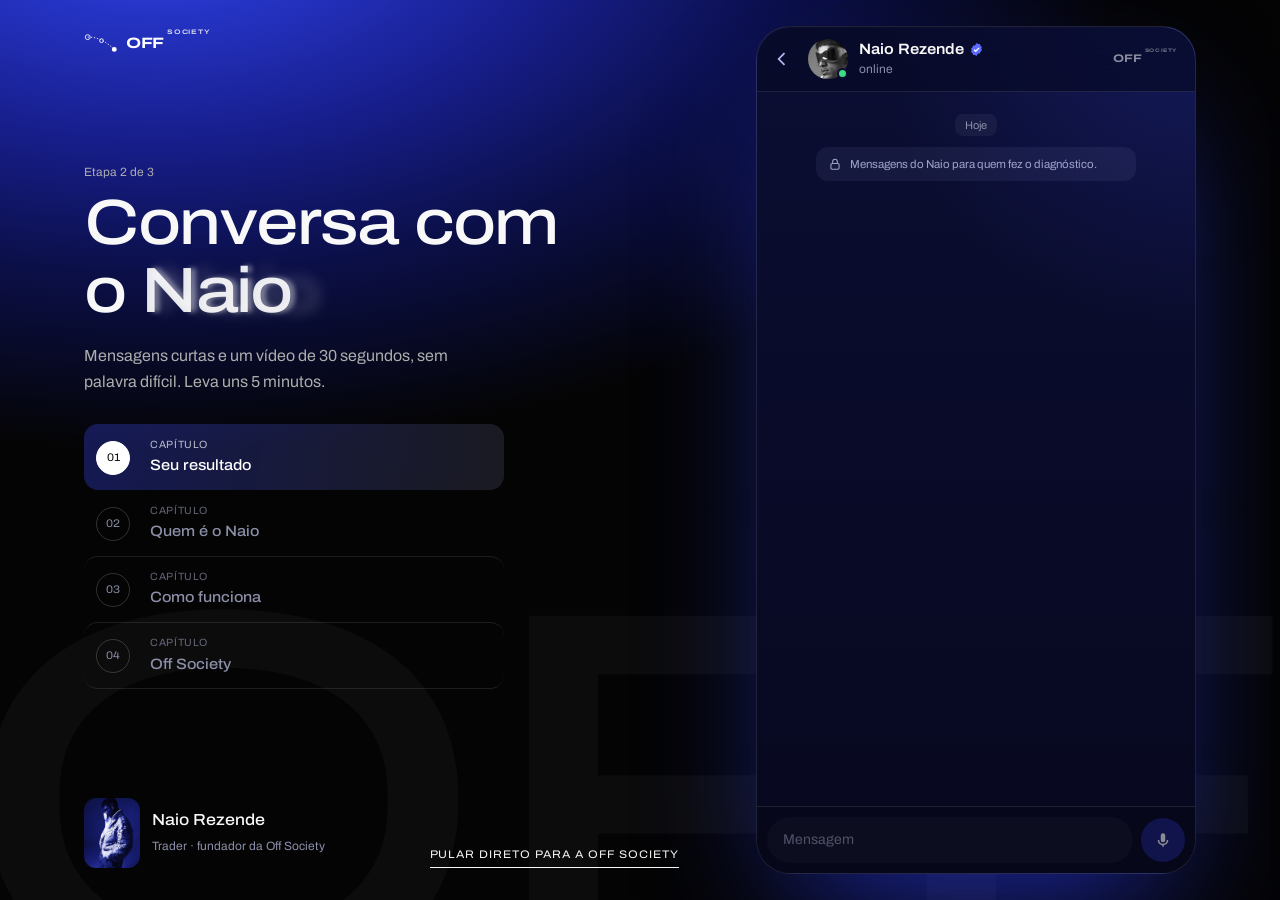
==== commit bec3b794: "Refatoração para público leigo: simplificação de quiz, história, roteiro, e humanização do chat" ====
--- a/chat.html
+++ b/chat.html
@@ -34,9 +34,9 @@
         <p class="lead" id="sideLead">Áudios curtos, um vídeo de 30 segundos e as respostas pras dúvidas mais comuns. Leva uns 5 minutos.</p>
 
         <ol class="c-chapters" id="chapters">
-          <li data-ch="1"><span class="idx">01</span><span><small>Capítulo</small><b>Seu diagnóstico</b></span></li>
-          <li data-ch="2"><span class="idx">02</span><span><small>Capítulo</small><b>A história do Naio</b></span></li>
-          <li data-ch="3"><span class="idx">03</span><span><small>Capítulo</small><b>Protocolo Cascata</b></span></li>
+          <li data-ch="1"><span class="idx">01</span><span><small>Capítulo</small><b>Seu resultado</b></span></li>
+          <li data-ch="2"><span class="idx">02</span><span><small>Capítulo</small><b>Quem é o Naio</b></span></li>
+          <li data-ch="3"><span class="idx">03</span><span><small>Capítulo</small><b>Como funciona</b></span></li>
           <li data-ch="4"><span class="idx">04</span><span><small>Capítulo</small><b>Off Society</b></span></li>
         </ol>
       </div>
--- a/assets/css/chat.css
+++ b/assets/css/chat.css
@@ -187,6 +187,11 @@
 .price-c .big small { font-size: 15px; letter-spacing: 0; color: var(--muted-l); }
 .price-c p { font-size: 13px; color: #3B3F6E; }
 
+.price-c .stack { list-style: none; margin: 8px 0 0; padding: 0; }
+.price-c .stack li { display: flex; justify-content: space-between; gap: 12px; padding: 7px 0; border-top: 1px solid var(--line-dk); font-size: 12.5px; color: #3B3F6E; grid-template-columns: none; }
+.price-c .stack li b { font-weight: 500; color: var(--muted-l); white-space: nowrap; }
+.price-c .stack-total { display: flex; justify-content: space-between; padding: 9px 0 14px; margin-bottom: 12px; border-top: 1px solid rgba(18, 21, 63, .25); border-bottom: 1px dashed rgba(18, 21, 63, .2); font-size: 13px; font-weight: 600; }
+.price-c .stack-total s { color: #D6455A; font-weight: 600; }
 .sala-c ol { list-style: none; margin: 8px 0 0; padding: 0; counter-reset: s; }
 .sala-c li { grid-template-columns: 34px 1fr; }
 .sala-c li::before { counter-increment: s; content: "0" counter(s); font-size: 11px; color: var(--acc); font-weight: 600; margin-top: 2px; }
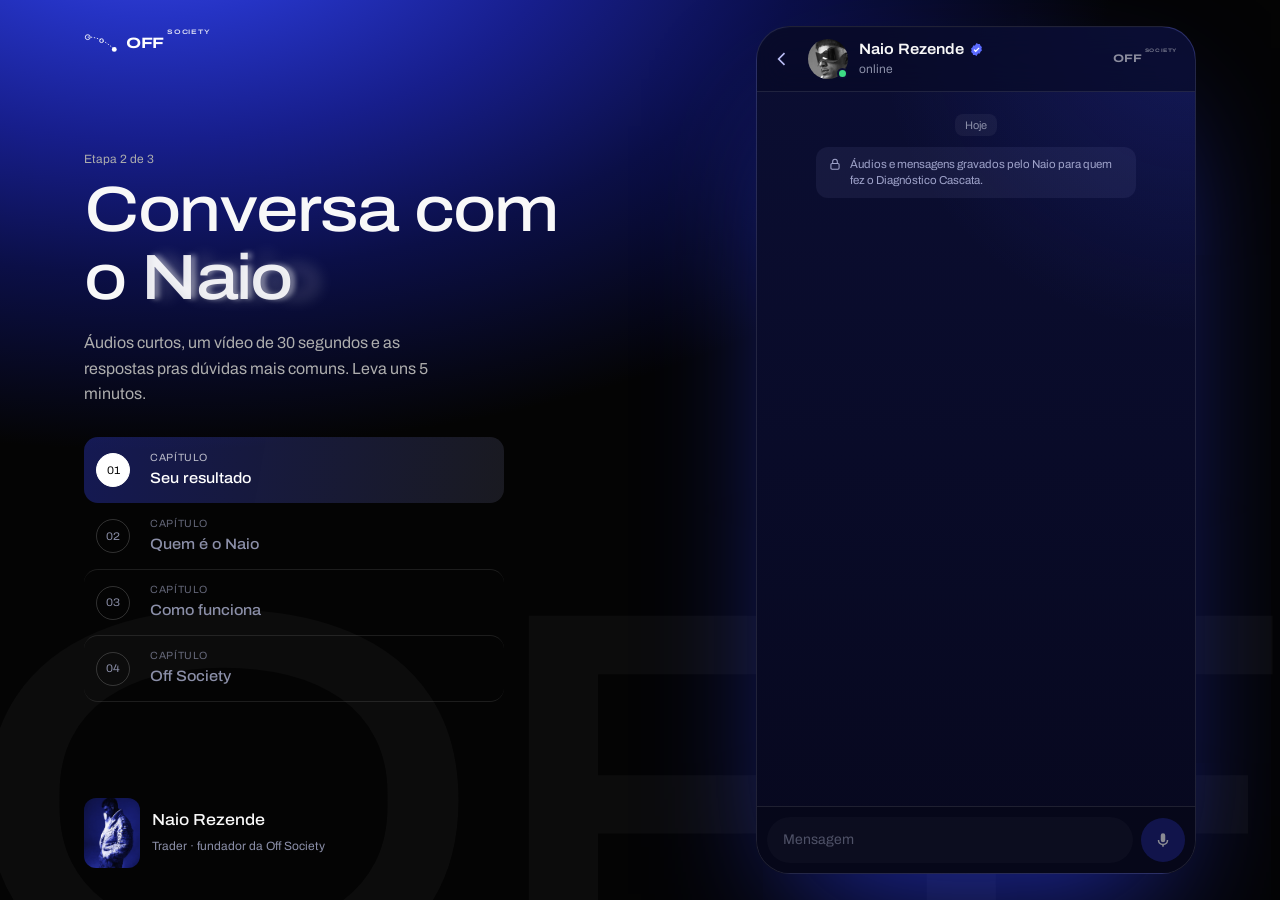
==== commit c98b9330: "Chat: 3 áudios sequenciais da história com duração visível, delay humanizado, velocidade 1.5x padrão" ====
--- a/chat.html
+++ b/chat.html
@@ -46,7 +46,7 @@
           <img src="assets/img/naio-profile-blue.webp" alt="" loading="lazy" width="1100" height="1375">
           <figcaption><b>Naio Rezende</b><span>Trader · fundador da Off Society</span></figcaption>
         </figure>
-        <a class="ulink" href="oferta.html" data-keep-utm>Pular direto para a Off Society</a>
+        <!-- Link removido para não aparecer antes da decisão no chat -->
       </div>
     </aside>
 
--- a/assets/css/chat.css
+++ b/assets/css/chat.css
@@ -144,8 +144,9 @@
 .au-dot { position: absolute; top: 50%; left: 0; width: 11px; height: 11px; border-radius: 50%; background: var(--lav); transform: translate(-50%, -50%); box-shadow: 0 0 0 3px rgba(185, 188, 244, .25); pointer-events: none; }
 .au-meta { display: flex; align-items: center; gap: 8px; margin-top: 3px; font-size: 11px; color: rgba(255, 255, 255, .55); }
 .au-meta .tm { margin: 0 0 0 auto; float: none; }
-.au-speed { font-size: 10.5px; font-weight: 700; padding: 2px 7px; border-radius: 999px; background: rgba(255, 255, 255, .12); color: #fff; }
-.au-av { position: relative; width: 46px; height: 46px; justify-self: end; }
+.au-speed { font-size: 10.5px; font-weight: 700; padding: 2px 7px; border-radius: 999px; background: rgba(255, 255, 255, .14); color: #fff; cursor: pointer; border: 1px solid rgba(255, 255, 255, .15); transition: background .15s, transform .1s; }
+.au-speed:hover { background: rgba(255, 255, 255, .25); }
+.au-speed:active { transform: scale(.95); }
 .au-av img { width: 46px; height: 46px; border-radius: 50%; object-fit: cover; }
 .au-mic { position: absolute; left: -4px; bottom: -2px; width: 19px; height: 19px; border-radius: 50%; background: #5B6BFF; color: #fff; display: grid; place-items: center; border: 2px solid #0E1138; transition: background .3s; }
 .au-mic svg { width: 10px; height: 10px; }
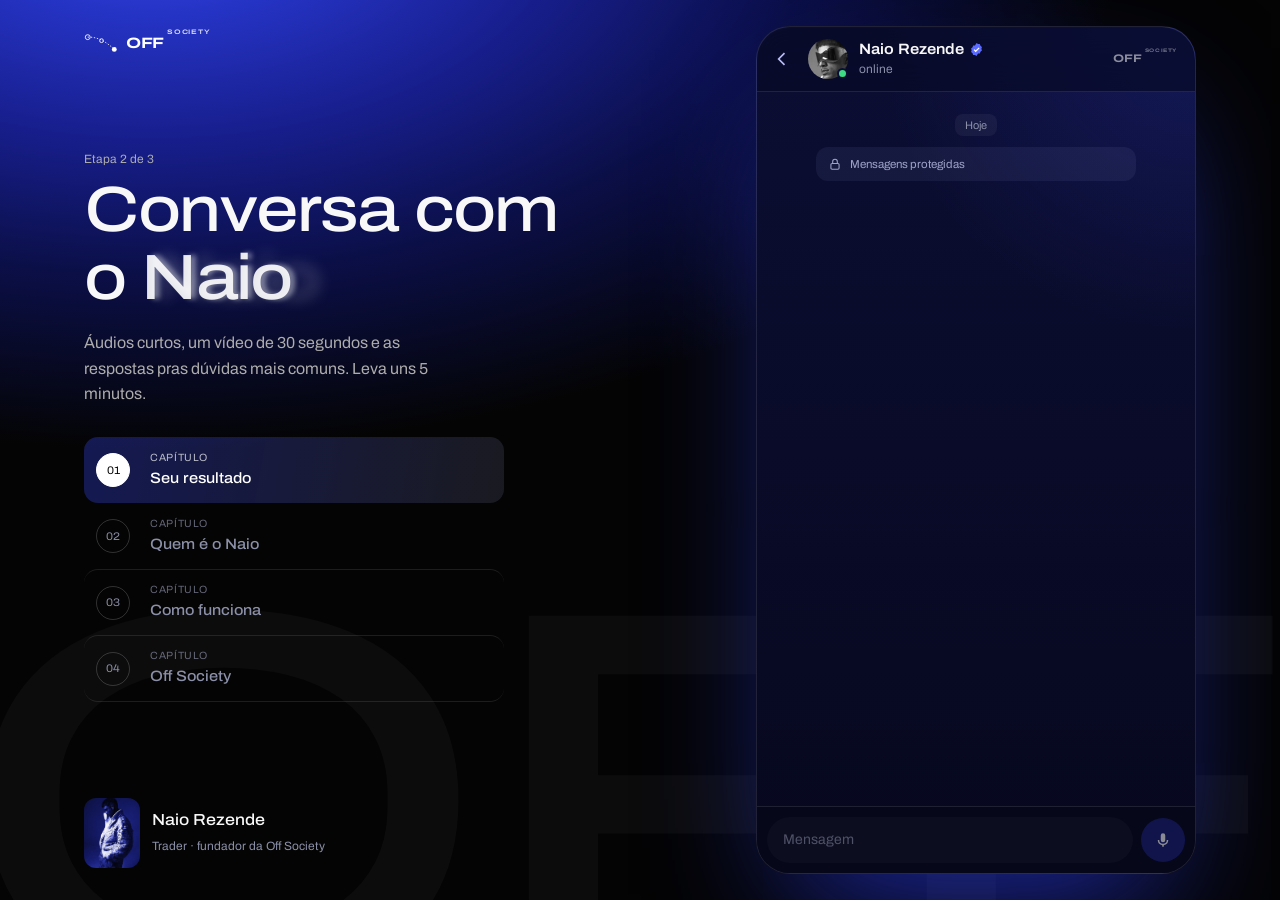
==== commit ae313cf5: "Resultado do quiz: Nível de Preparo + urgência; checkout Cakto - Resultado troca o "laudo de vulnera" ====
--- a/chat.html
+++ b/chat.html
@@ -67,7 +67,7 @@
 
       <div class="ph-body" id="thread" role="log" aria-live="polite" aria-relevant="additions">
         <div class="ph-day"><span>Hoje</span></div>
-        <p class="ph-note" id="phNote"><svg viewBox="0 0 24 24" fill="none" stroke="currentColor" stroke-width="1.8"><rect x="5" y="11" width="14" height="10" rx="2"/><path d="M8 11V8a4 4 0 118 0v3"/></svg>Áudios e mensagens gravados pelo Naio para quem fez o Diagnóstico Cascata.</p>
+        <p class="ph-note" id="phNote"><svg viewBox="0 0 24 24" fill="none" stroke="currentColor" stroke-width="1.8"><rect x="5" y="11" width="14" height="10" rx="2"/><path d="M8 11V8a4 4 0 118 0v3"/></svg>Mensagens protegidas</p>
       </div>
 
       <footer class="ph-foot">
--- a/assets/css/base.css
+++ b/assets/css/base.css
@@ -62,6 +62,8 @@
 p { margin: 0; }
 ::selection { background: var(--blue); color: #fff; }
 [hidden] { display: none !important; }
+[tabindex="-1"]:focus, [tabindex="-1"]:focus-visible,
+[data-focus]:focus, [data-focus]:focus-visible { outline: none !important; }
 .sr-only { position: absolute; width: 1px; height: 1px; padding: 0; margin: -1px; overflow: hidden; clip: rect(0 0 0 0); white-space: nowrap; border: 0; }
 
 .wrap { width: 100%; max-width: var(--max); margin: 0 auto; padding-left: var(--pad); padding-right: var(--pad); }
@@ -327,3 +329,6 @@
 @media (prefers-reduced-motion: reduce) {
   *, *::before, *::after { animation-duration: .01ms !important; animation-iteration-count: 1 !important; transition-duration: .01ms !important; scroll-behavior: auto !important; }
 }
+
+/* evita rolagem lateral no iOS (elementos decorativos maiores que a tela) */
+html, body { overflow-x: clip; }
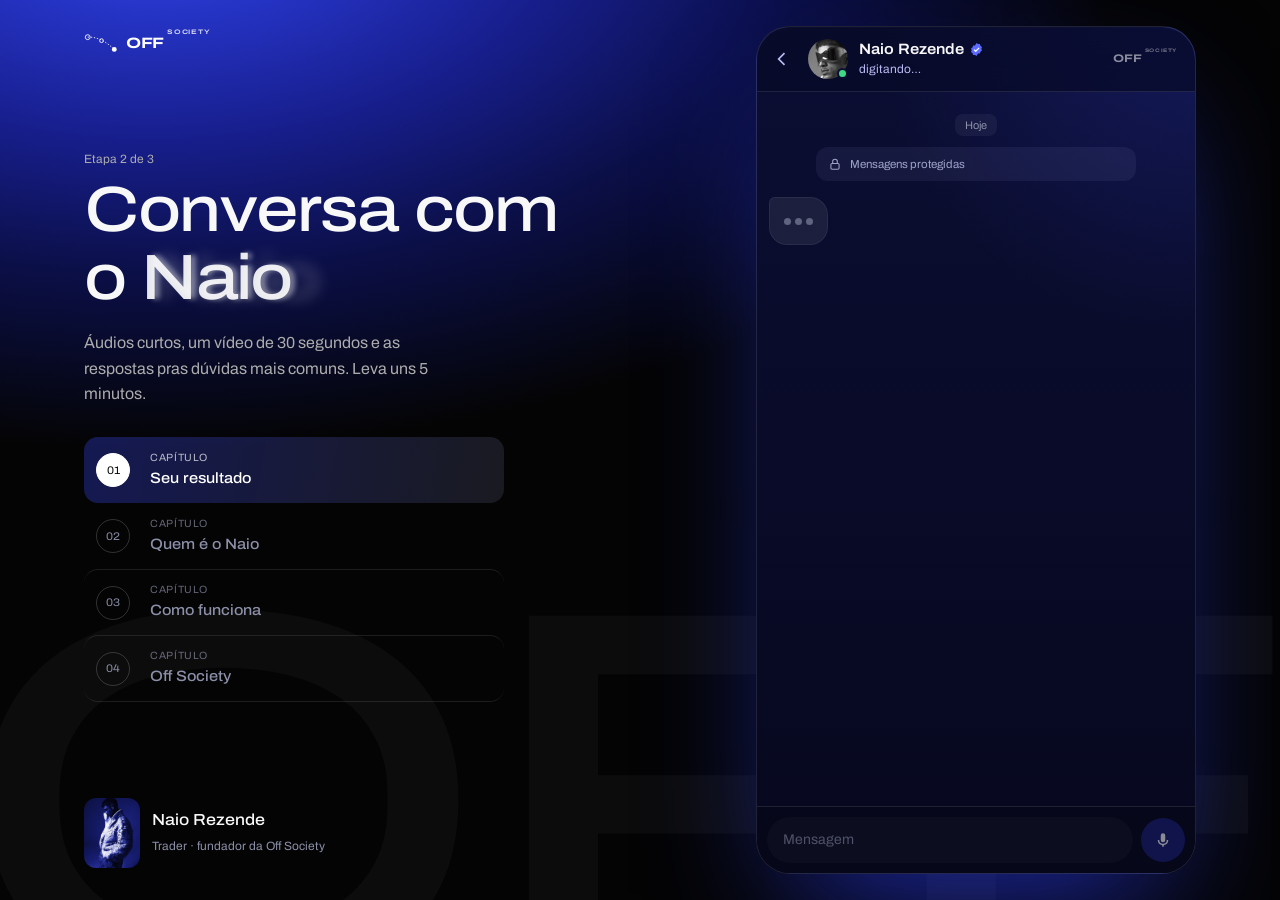
==== commit b490e901: "Chat: Naio já está digitando quando o lead entra - Primeira mensagem sem pausa inicial: o indicador " ====
--- a/chat.html
+++ b/chat.html
@@ -56,7 +56,7 @@
         <div class="ph-av"><img src="assets/img/naio-avatar.webp" alt="" width="40" height="40"><i></i></div>
         <div class="ph-id">
           <b>Naio Rezende <svg class="vf" viewBox="0 0 24 24" aria-label="verificado"><path fill="#5B6BFF" d="M12 1.5l2.4 1.8 3-.1.9 2.9 2.4 1.8-.9 2.9.9 2.9-2.4 1.8-.9 2.9-3-.1L12 22.5l-2.4-1.8-3 .1-.9-2.9-2.4-1.8.9-2.9-.9-2.9 2.4-1.8.9-2.9 3 .1z"/><path d="M8 12.2l2.7 2.7L16.2 9.4" fill="none" stroke="#fff" stroke-width="2"/></svg></b>
-          <span id="status" class="st">online</span>
+          <span id="status" class="st act">digitando…</span>
         </div>
         <span class="ph-brand logo-word">OFF<sup>SOCIETY</sup></span>
       </header>
--- a/assets/css/chat.css
+++ b/assets/css/chat.css
@@ -235,3 +235,22 @@
   .c-side { display: none; }
   .phone { border-radius: 0; border: 0; box-shadow: none; }
 }
+
+/* ---------- avaliação do quiz entregue no chat ---------- */
+.eval-c .eval-top { display: flex; align-items: center; gap: 12px; margin: 10px 0 12px; }
+.eval-c .eval-top > b { font-size: 54px; font-weight: 500; font-stretch: 110%; letter-spacing: -.05em; line-height: .9; color: #D6455A; }
+.eval-c .eval-top > b small { font-size: 20px; letter-spacing: 0; margin-left: 2px; }
+.eval-c .eval-top strong { display: block; font-weight: 600; font-size: 14px; line-height: 1.3; color: var(--navy); }
+.eval-c .eval-lvl { display: inline-flex; align-items: center; gap: 6px; margin-top: 6px; font-size: 10.5px; font-weight: 700; letter-spacing: .08em; text-transform: uppercase; color: #D6455A; background: rgba(214, 69, 90, .1); border-radius: 999px; padding: 4px 9px; }
+.eval-c .eval-lvl::before { content: ""; width: 6px; height: 6px; border-radius: 50%; background: #D6455A; animation: blink 1s infinite; }
+.eval-c .eval-bar { height: 8px; border-radius: 8px; background: rgba(18, 21, 63, .1); overflow: hidden; margin-bottom: 14px; }
+.eval-c .eval-bar i { display: block; height: 100%; border-radius: 8px; background: linear-gradient(90deg, #FF4D5E, #FF9635); }
+.eval-c .eval-warn { font-size: 13px; line-height: 1.5; color: #7A2230; background: rgba(214, 69, 90, .08); border-left: 3px solid #D6455A; border-radius: 0 10px 10px 0; padding: 9px 11px; }
+.eval-c .eval-warn b { color: #B3293D; font-weight: 600; }
+.eval-c .eval-duo { display: grid; grid-template-columns: 1fr 1fr; gap: 8px; margin: 10px 0 12px; }
+.eval-c .eval-duo > div { border-radius: 14px; padding: 12px; }
+.eval-c .eval-duo small { display: block; font-size: 10.5px; font-weight: 700; letter-spacing: .08em; text-transform: uppercase; }
+.eval-c .eval-duo b { display: block; margin-top: 4px; font-size: 36px; font-weight: 500; font-stretch: 110%; letter-spacing: -.04em; line-height: 1; }
+.eval-c .eval-duo b i { font-style: normal; font-size: 16px; margin-left: 2px; letter-spacing: 0; }
+.eval-c .eval-duo .ok { background: rgba(31, 157, 99, .1); color: #16804F; }
+.eval-c .eval-duo .bad { background: rgba(214, 69, 90, .1); color: #C23347; }
